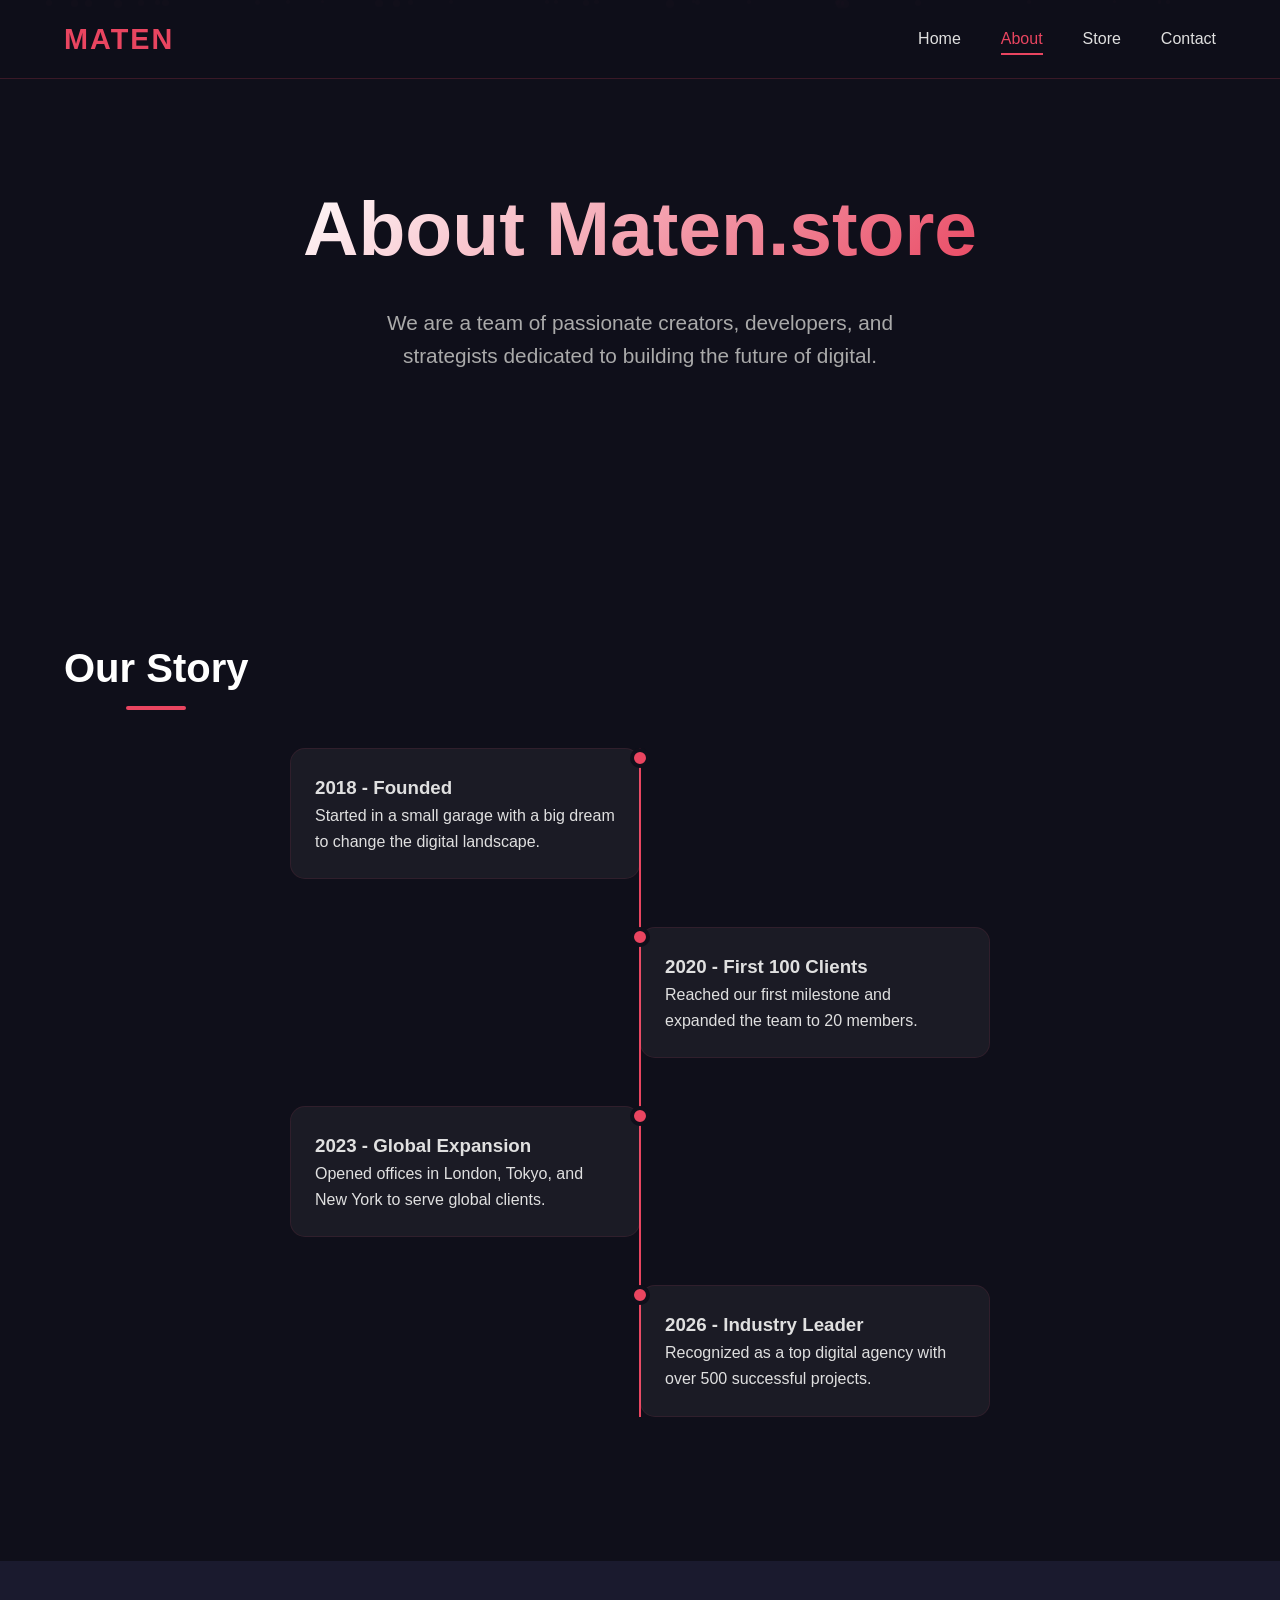
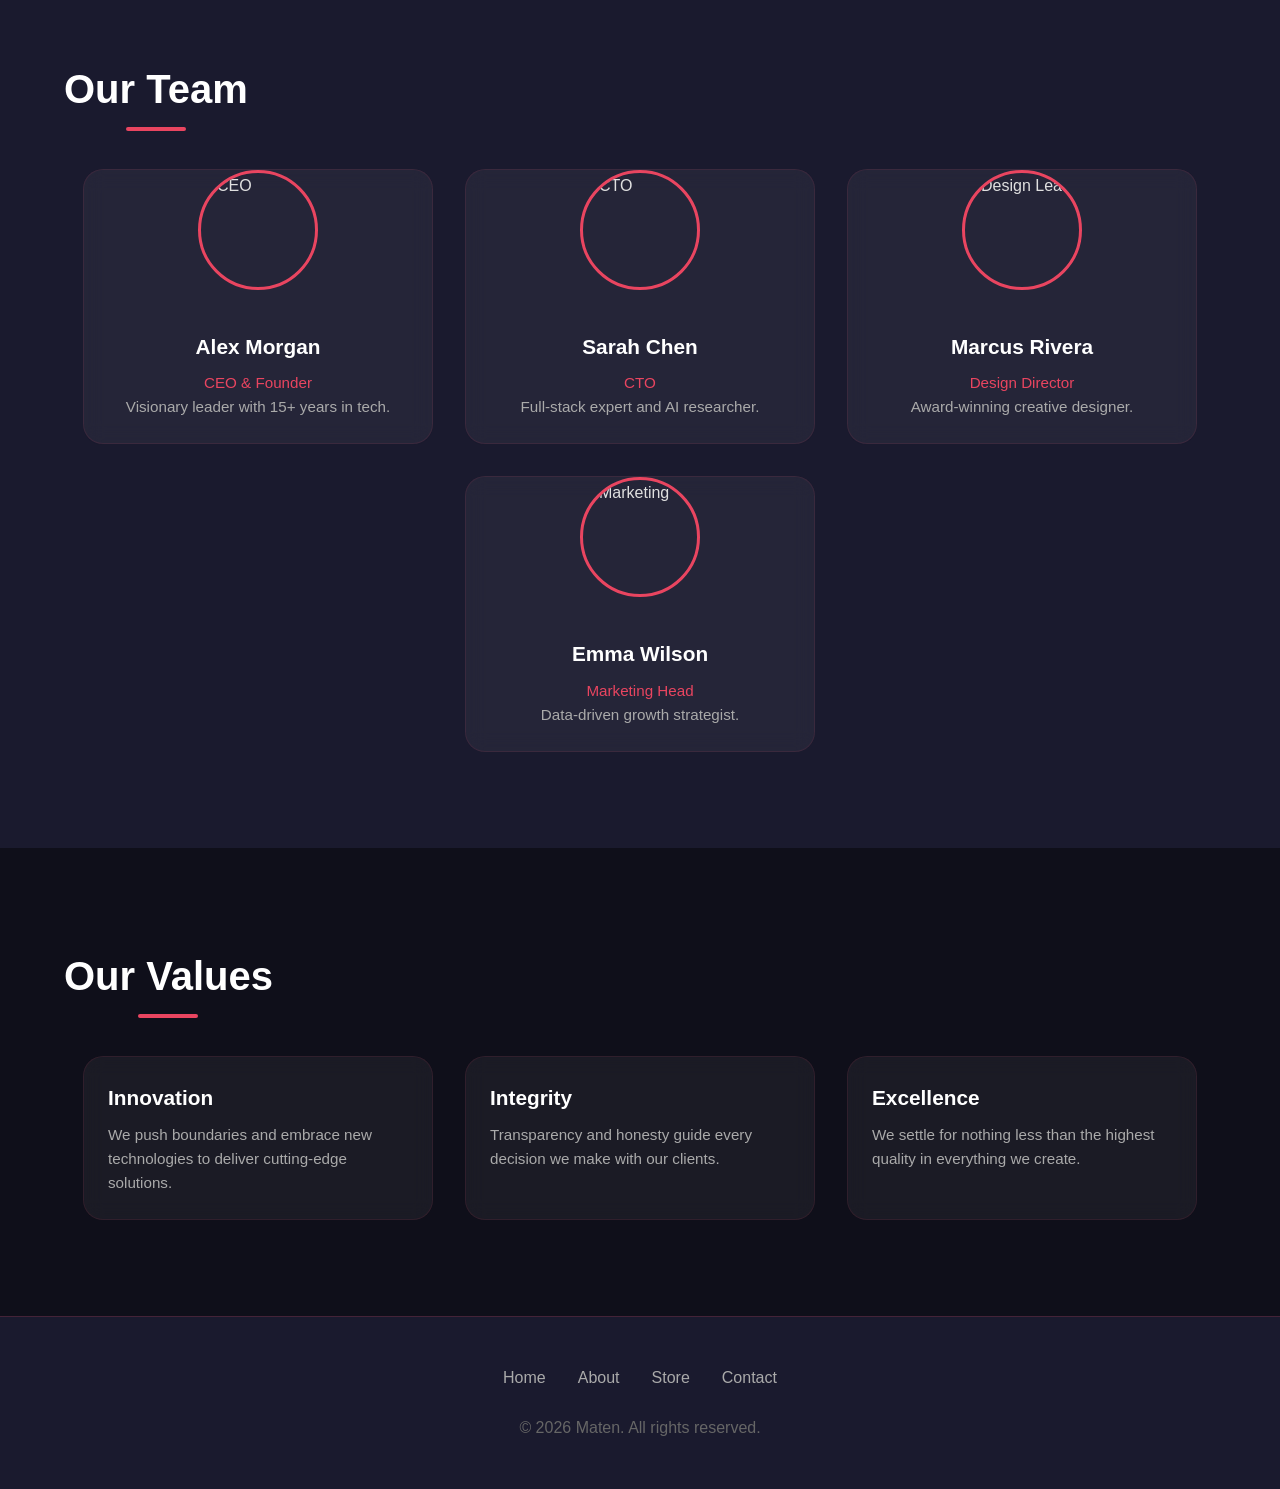
==== about.html @ 0b6c5833 "Add files via upload" ====
<!DOCTYPE html>
<html lang="en">
<head>
  <meta charset="UTF-8">
  <meta name="viewport" content="width=device-width, initial-scale=1.0">
  <title>Maten - About Us</title>
  <link rel="stylesheet" href="styles.css">
</head>
<body>
<div class="particles"></div>

<nav>
  <div class="logo">Maten</div>
  <ul class="nav-links">
    <li><a href="index.html" class="">Home</a></li>
    <li><a href="about.html" class="active">About</a></li>
    <li><a href="store.html" class="">Store</a></li>
    <li><a href="contact.html" class="">Contact</a></li>
  </ul>
  <div class="hamburger">
    <span></span><span></span><span></span>
  </div>
</nav>

<section class="about-hero">
  <div class="hero-content">
    <h1>About Maten.store</h1>
    <p>We are a team of passionate creators, developers, and strategists dedicated to building the future of digital.</p>
  </div>
</section>

<section>
  <h2 class="section-title reveal">Our Story</h2>
  <div class="timeline">
    <div class="timeline-item reveal">
      <div class="timeline-dot"></div>
      <div class="timeline-content">
        <h3>2018 - Founded</h3>
        <p>Started in a small garage with a big dream to change the digital landscape.</p>
      </div>
    </div>
    <div class="timeline-item reveal">
      <div class="timeline-dot"></div>
      <div class="timeline-content">
        <h3>2020 - First 100 Clients</h3>
        <p>Reached our first milestone and expanded the team to 20 members.</p>
      </div>
    </div>
    <div class="timeline-item reveal">
      <div class="timeline-dot"></div>
      <div class="timeline-content">
        <h3>2023 - Global Expansion</h3>
        <p>Opened offices in London, Tokyo, and New York to serve global clients.</p>
      </div>
    </div>
    <div class="timeline-item reveal">
      <div class="timeline-dot"></div>
      <div class="timeline-content">
        <h3>2026 - Industry Leader</h3>
        <p>Recognized as a top digital agency with over 500 successful projects.</p>
      </div>
    </div>
  </div>
</section>

<section style="background:var(--primary);">
  <h2 class="section-title reveal">Our Team</h2>
  <div class="card-grid">
    <div class="card team-card reveal">
      <img src="https://picsum.photos/200/200?random=20" alt="CEO">
      <div class="card-body" style="text-align:center;">
        <h3>Alex Morgan</h3>
        <p style="color:var(--secondary);">CEO & Founder</p>
        <p>Visionary leader with 15+ years in tech.</p>
      </div>
    </div>
    <div class="card team-card reveal">
      <img src="https://picsum.photos/200/200?random=21" alt="CTO">
      <div class="card-body" style="text-align:center;">
        <h3>Sarah Chen</h3>
        <p style="color:var(--secondary);">CTO</p>
        <p>Full-stack expert and AI researcher.</p>
      </div>
    </div>
    <div class="card team-card reveal">
      <img src="https://picsum.photos/200/200?random=22" alt="Design Lead">
      <div class="card-body" style="text-align:center;">
        <h3>Marcus Rivera</h3>
        <p style="color:var(--secondary);">Design Director</p>
        <p>Award-winning creative designer.</p>
      </div>
    </div>
    <div class="card team-card reveal">
      <img src="https://picsum.photos/200/200?random=23" alt="Marketing">
      <div class="card-body" style="text-align:center;">
        <h3>Emma Wilson</h3>
        <p style="color:var(--secondary);">Marketing Head</p>
        <p>Data-driven growth strategist.</p>
      </div>
    </div>
  </div>
</section>

<section>
  <h2 class="section-title reveal">Our Values</h2>
  <div class="card-grid">
    <div class="card reveal">
      <div class="card-body">
        <h3>Innovation</h3>
        <p>We push boundaries and embrace new technologies to deliver cutting-edge solutions.</p>
      </div>
    </div>
    <div class="card reveal">
      <div class="card-body">
        <h3>Integrity</h3>
        <p>Transparency and honesty guide every decision we make with our clients.</p>
      </div>
    </div>
    <div class="card reveal">
      <div class="card-body">
        <h3>Excellence</h3>
        <p>We settle for nothing less than the highest quality in everything we create.</p>
      </div>
    </div>
  </div>
</section>


<footer>
  <div class="footer-links">
    <a href="index.html">Home</a>
    <a href="about.html">About</a>
    <a href="store.html">Store</a>
    <a href="contact.html">Contact</a>
  </div>
  <p style="color:#666;">&copy; 2026 Maten. All rights reserved.</p>
</footer>

<script src="script.js"></script>
</body>
</html>
---- styles.css ----
:root {
  --primary: #1a1a2e;
  --secondary: #e94560;
  --light: #f8f9fa;
  --dark: #0f0f1a;
  --text: #e0e0e0;
  --text-dark: #1a1a2e;
  --glass: rgba(255,255,255,0.05);
}

* { margin: 0; padding: 0; box-sizing: border-box; }

body {
  font-family: 'Segoe UI', Tahoma, Geneva, Verdana, sans-serif;
  background: var(--dark);
  color: var(--text);
  line-height: 1.6;
  overflow-x: hidden;
}

/* Animated background particles */
.particles {
  position: fixed;
  top: 0; left: 0;
  width: 100%; height: 100%;
  pointer-events: none;
  z-index: 0;
  overflow: hidden;
}
.particle {
  position: absolute;
  width: 6px; height: 6px;
  background: var(--secondary);
  border-radius: 50%;
  opacity: 0.3;
  animation: float 15s infinite;
}
@keyframes float {
  0%,100% { transform: translateY(100vh) rotate(0deg); opacity: 0; }
  10% { opacity: 0.3; }
  90% { opacity: 0.3; }
  100% { transform: translateY(-10vh) rotate(720deg); opacity: 0; }
}

/* Navigation */
nav {
  position: fixed;
  top: 0; width: 100%;
  background: rgba(15,15,26,0.9);
  backdrop-filter: blur(15px);
  z-index: 1000;
  padding: 1rem 5%;
  display: flex;
  justify-content: space-between;
  align-items: center;
  border-bottom: 1px solid rgba(233,69,96,0.2);
  animation: slideDown 0.8s ease;
}
@keyframes slideDown {
  from { transform: translateY(-100%); }
  to { transform: translateY(0); }
}

.logo {
  font-size: 1.8rem;
  font-weight: 800;
  color: var(--secondary);
  letter-spacing: 2px;
  text-transform: uppercase;
}

.nav-links {
  display: flex;
  gap: 2.5rem;
  list-style: none;
}

.nav-links a {
  color: var(--text);
  text-decoration: none;
  font-weight: 500;
  position: relative;
  padding: 0.5rem 0;
  transition: color 0.3s;
}

.nav-links a::after {
  content: '';
  position: absolute;
  bottom: 0; left: 0;
  width: 0; height: 2px;
  background: var(--secondary);
  transition: width 0.3s ease;
}

.nav-links a:hover::after,
.nav-links a.active::after {
  width: 100%;
}

.nav-links a:hover,
.nav-links a.active {
  color: var(--secondary);
}

/* Hero Section */
.hero {
  min-height: 100vh;
  display: flex;
  align-items: center;
  justify-content: center;
  text-align: center;
  padding: 8rem 2rem 4rem;
  position: relative;
  z-index: 1;
}

.hero-content h1 {
  font-size: clamp(2.5rem, 6vw, 5rem);
  font-weight: 900;
  margin-bottom: 1rem;
  background: linear-gradient(135deg, #fff, var(--secondary));
  -webkit-background-clip: text;
  -webkit-text-fill-color: transparent;
  animation: fadeInUp 1s ease;
}

.hero-content p {
  font-size: 1.3rem;
  color: #aaa;
  max-width: 600px;
  margin: 0 auto 2rem;
  animation: fadeInUp 1s ease 0.2s both;
}

.btn {
  display: inline-block;
  padding: 1rem 2.5rem;
  background: var(--secondary);
  color: #fff;
  text-decoration: none;
  border-radius: 50px;
  font-weight: 600;
  letter-spacing: 1px;
  transition: all 0.3s ease;
  border: 2px solid var(--secondary);
  animation: fadeInUp 1s ease 0.4s both;
}

.btn:hover {
  background: transparent;
  color: var(--secondary);
  transform: translateY(-3px);
  box-shadow: 0 10px 30px rgba(233,69,96,0.3);
}

.btn-outline {
  background: transparent;
  margin-left: 1rem;
}

.btn-outline:hover {
  background: var(--secondary);
  color: #fff;
}

@keyframes fadeInUp {
  from { opacity: 0; transform: translateY(40px); }
  to { opacity: 1; transform: translateY(0); }
}

/* Sections */
section {
  padding: 6rem 5%;
  position: relative;
  z-index: 1;
}

.section-title {
  text-align: center;
  font-size: 2.5rem;
  font-weight: 800;
  margin-bottom: 3rem;
  color: #fff;
  position: relative;
  display: inline-block;
  left: a;
  transform: translateX(-50%);
}

.section-title::after {
  content: '';
  position: absolute;
  bottom: -10px;
  left: 50%;
  transform: translateX(-50%);
  width: 60px;
  height: 4px;
  background: var(--secondary);
  border-radius: 2px;
}

/* Cards */
.card-grid {
  display: flex;
  flex-wrap: wrap;
  gap: 2rem;
  justify-content: center;
}

.card {
  background: var(--glass);
  backdrop-filter: blur(10px);
  border: 1px solid rgba(233,69,96,0.1);
  border-radius: 20px;
  overflow: hidden;
  flex: 1 1 300px;
  max-width: 350px;
  transition: all 0.4s ease;
  animation: fadeInUp 0.8s ease both;
}

.card:nth-child(1) { animation-delay: 0.1s; }
.card:nth-child(2) { animation-delay: 0.2s; }
.card:nth-child(3) { animation-delay: 0.3s; }
.card:nth-child(4) { animation-delay: 0.4s; }

.card:hover {
  transform: translateY(-10px);
  border-color: var(--secondary);
  box-shadow: 0 20px 40px rgba(233,69,96,0.15);
}

.card img {
  width: 100%;
  height: 220px;
  object-fit: cover;
  transition: transform 0.5s ease;
}

.card:hover img {
  transform: scale(1.1);
}

.card-body {
  padding: 1.5rem;
}

.card-body h3 {
  font-size: 1.3rem;
  margin-bottom: 0.5rem;
  color: #fff;
}

.card-body p {
  color: #aaa;
  font-size: 0.95rem;
}

/* Stats */
.stats {
  display: flex;
  flex-wrap: wrap;
  justify-content: center;
  gap: 3rem;
  margin-top: 3rem;
}

.stat-item {
  text-align: center;
  padding: 2rem;
  background: var(--glass);
  border-radius: 15px;
  min-width: 180px;
  border: 1px solid rgba(233,69,96,0.1);
  transition: all 0.3s;
}

.stat-item:hover {
  border-color: var(--secondary);
  transform: scale(1.05);
}

.stat-number {
  font-size: 3rem;
  font-weight: 900;
  color: var(--secondary);
}

.stat-label {
  color: #aaa;
  font-size: 0.9rem;
  text-transform: uppercase;
  letter-spacing: 2px;
}

/* Store */
.price {
  font-size: 1.5rem;
  font-weight: 800;
  color: var(--secondary);
  margin: 0.5rem 0;
}

.add-cart {
  width: 100%;
  padding: 0.8rem;
  background: var(--secondary);
  color: #fff;
  border: none;
  border-radius: 10px;
  font-weight: 600;
  cursor: pointer;
  transition: all 0.3s;
  margin-top: 1rem;
}

.add-cart:hover {
  background: #fff;
  color: var(--secondary);
}

/* Contact Form */
.contact-grid {
  display: flex;
  flex-wrap: wrap;
  gap: 3rem;
  max-width: 1000px;
  margin: 0 auto;
}

.contact-info, .contact-form {
  flex: 1 1 400px;
}

.contact-item {
  display: flex;
  align-items: center;
  gap: 1rem;
  margin-bottom: 1.5rem;
  padding: 1rem;
  background: var(--glass);
  border-radius: 12px;
  border: 1px solid rgba(233,69,96,0.1);
  transition: all 0.3s;
}

.contact-item:hover {
  border-color: var(--secondary);
  transform: translateX(10px);
}

.contact-icon {
  width: 50px; height: 50px;
  background: var(--secondary);
  border-radius: 50%;
  display: flex;
  align-items: center;
  justify-content: center;
  font-size: 1.3rem;
}

.form-group {
  margin-bottom: 1.5rem;
}

.form-group input,
.form-group textarea {
  width: 100%;
  padding: 1rem 1.2rem;
  background: var(--glass);
  border: 1px solid rgba(233,69,96,0.2);
  border-radius: 12px;
  color: #fff;
  font-size: 1rem;
  transition: all 0.3s;
}

.form-group input:focus,
.form-group textarea:focus {
  outline: none;
  border-color: var(--secondary);
  box-shadow: 0 0 20px rgba(233,69,96,0.1);
}

.form-group textarea {
  min-height: 150px;
  resize: vertical;
}

/* Footer */
footer {
  background: var(--primary);
  padding: 3rem 5%;
  text-align: center;
  border-top: 1px solid rgba(233,69,96,0.2);
  position: relative;
  z-index: 1;
}

.footer-links {
  display: flex;
  justify-content: center;
  gap: 2rem;
  margin-bottom: 1.5rem;
  flex-wrap: wrap;
}

.footer-links a {
  color: #aaa;
  text-decoration: none;
  transition: color 0.3s;
}

.footer-links a:hover {
  color: var(--secondary);
}

/* Scroll animations */
.reveal {
  opacity: 0;
  transform: translateY(50px);
  transition: all 0.8s ease;
}
.reveal.active {
  opacity: 1;
  transform: translateY(0);
}

/* Mobile */
.hamburger {
  display: none;
  flex-direction: column;
  gap: 5px;
  cursor: pointer;
  z-index: 1001;
}
.hamburger span {
  width: 30px;
  height: 3px;
  background: var(--secondary);
  border-radius: 3px;
  transition: all 0.3s;
}

@media (max-width: 768px) {
  .hamburger { display: flex; }
  .nav-links {
    position: fixed;
    top: 0; right: -100%;
    width: 70%; height: 100vh;
    background: var(--primary);
    flex-direction: column;
    align-items: center;
    justify-content: center;
    gap: 2rem;
    transition: right 0.4s ease;
  }
  .nav-links.active { right: 0; }
  .hero-content h1 { font-size: 2.5rem; }
  .btn-outline { margin-left: 0; margin-top: 1rem; }
}

/* About page specific */
.about-hero {
  min-height: 60vh;
  display: flex;
  align-items: center;
  justify-content: center;
  text-align: center;
  padding-top: 8rem;
}

.team-card img {
  width: 120px; height: 120px;
  border-radius: 50%;
  object-fit: cover;
  border: 3px solid var(--secondary);
  margin: 0 auto 1rem;
  display: block;
}

/* Timeline */
.timeline {
  position: relative;
  max-width: 800px;
  margin: 0 auto;
}
.timeline::before {
  content: '';
  position: absolute;
  left: 50%;
  transform: translateX(-50%);
  width: 2px; height: 100%;
  background: var(--secondary);
}
.timeline-item {
  display: flex;
  justify-content: flex-end;
  padding-right: 50%;
  position: relative;
  margin-bottom: 3rem;
}
.timeline-item:nth-child(even) {
  justify-content: flex-start;
  padding-right: 0;
  padding-left: 50%;
}
.timeline-dot {
  position: absolute;
  left: 50%;
  transform: translateX(-50%);
  width: 20px; height: 20px;
  background: var(--secondary);
  border-radius: 50%;
  border: 4px solid var(--dark);
}
.timeline-content {
  background: var(--glass);
  padding: 1.5rem;
  border-radius: 15px;
  border: 1px solid rgba(233,69,96,0.1);
  max-width: 350px;
}
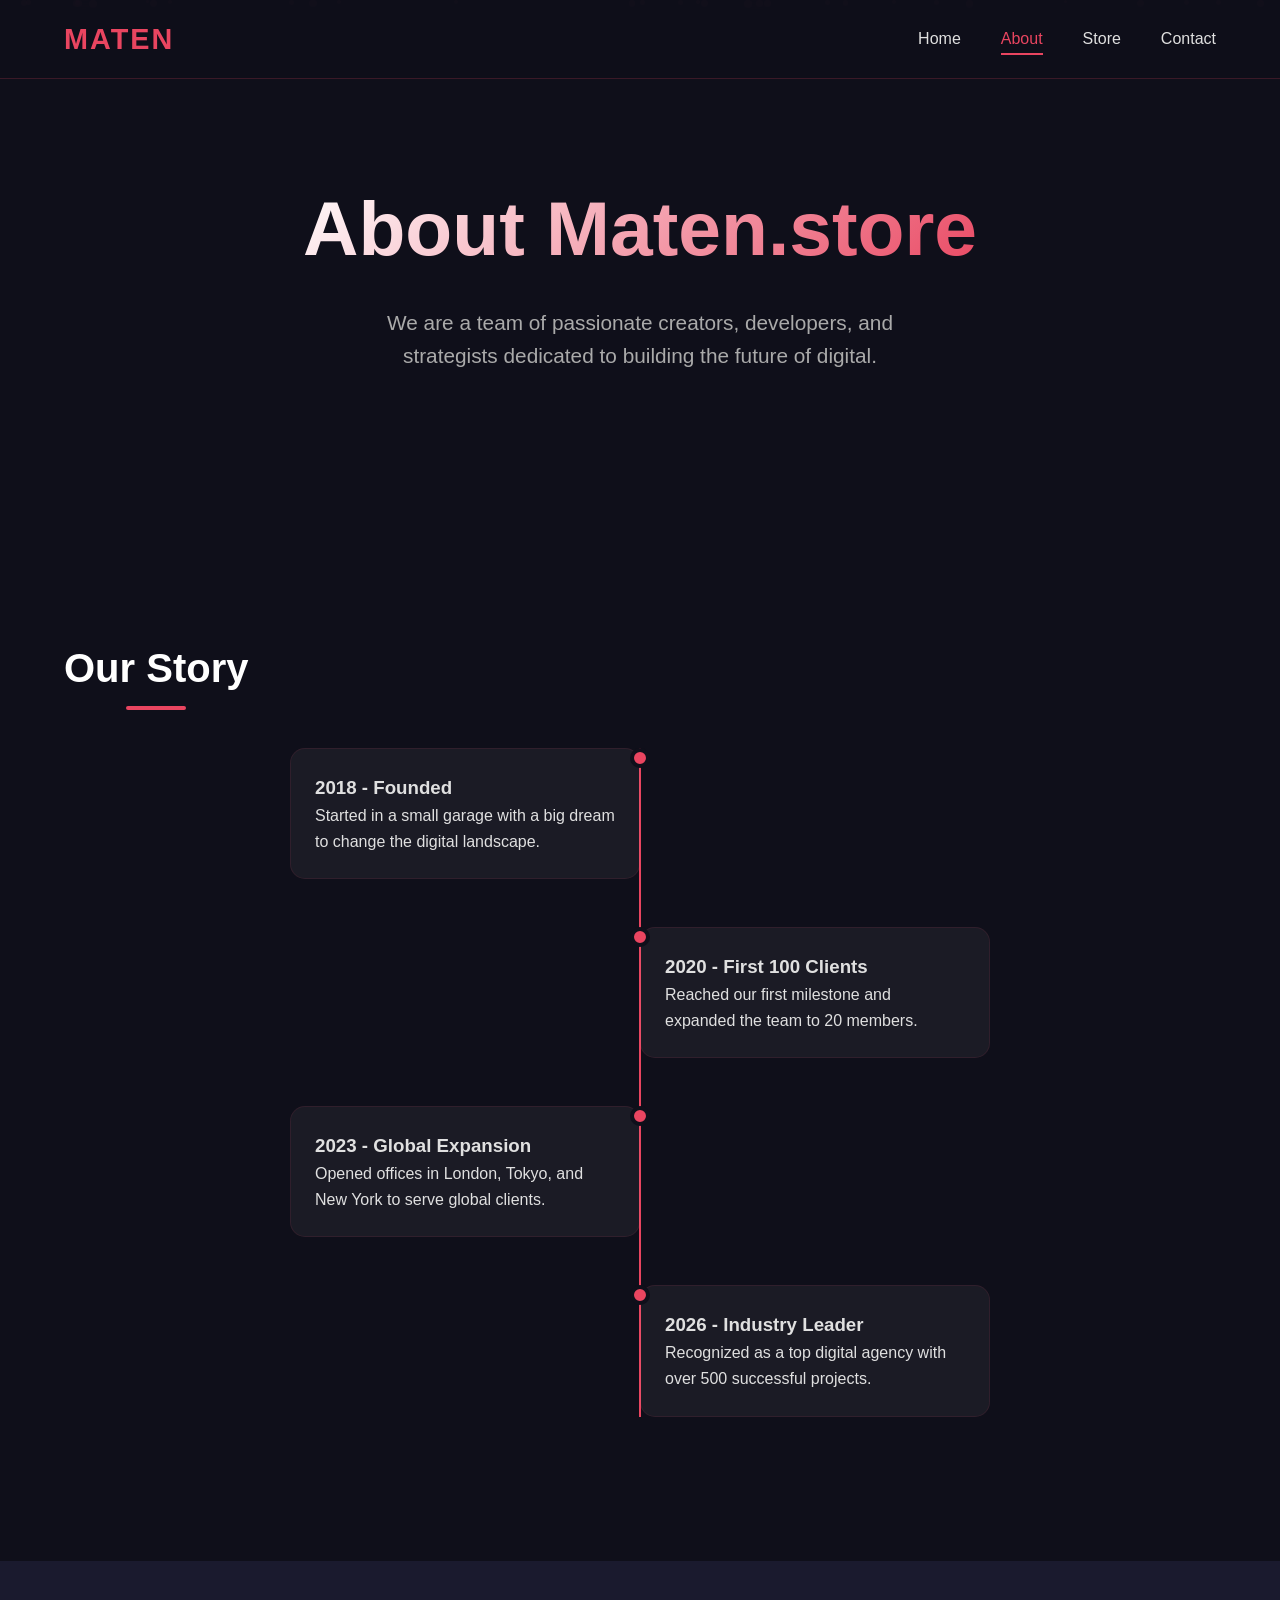
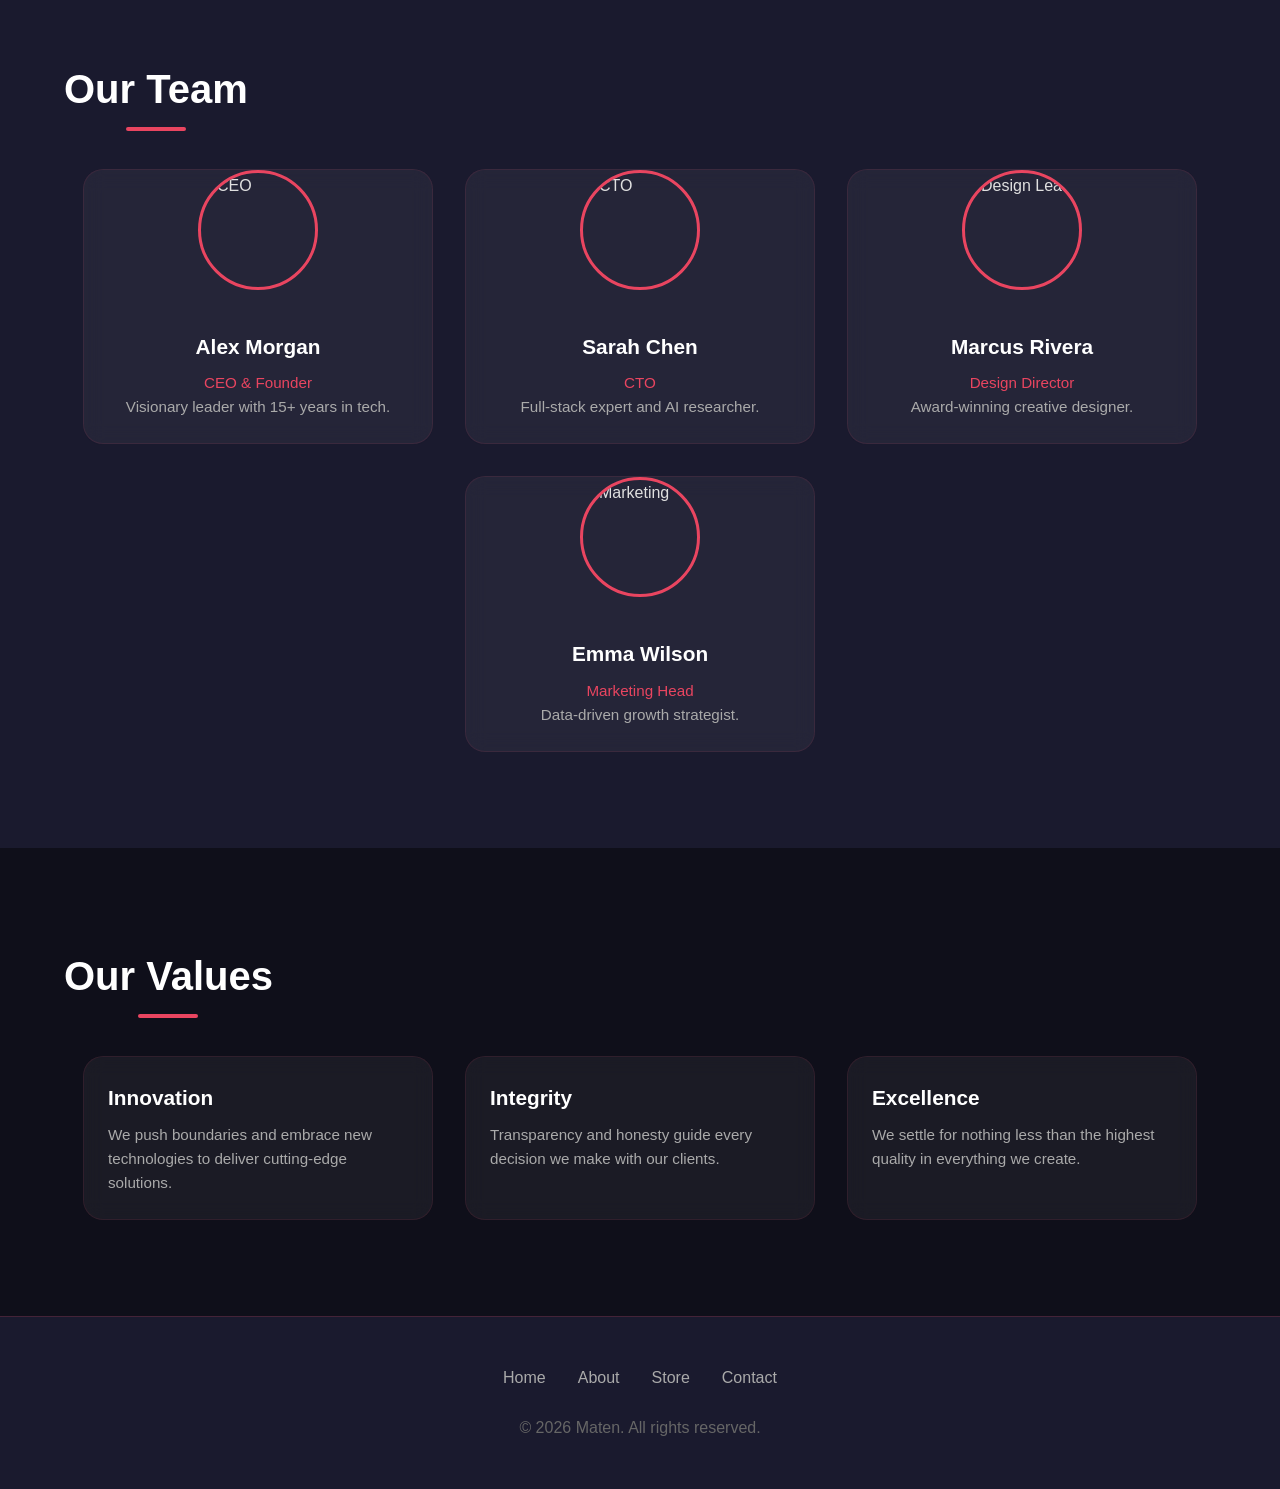
==== commit a316df41: "Update about.html" ====
--- a/about.html
+++ b/about.html
@@ -5,6 +5,8 @@
   <meta name="viewport" content="width=device-width, initial-scale=1.0">
   <title>Maten - About Us</title>
   <link rel="stylesheet" href="styles.css">
+  <script async src="https://pagead2.googlesyndication.com/pagead/js/adsbygoogle.js?client=ca-pub-7413044130309702"
+     crossorigin="anonymous"></script>
 </head>
 <body>
 <div class="particles"></div>
@@ -138,4 +140,4 @@
 
 <script src="script.js"></script>
 </body>
-</html>+</html>
